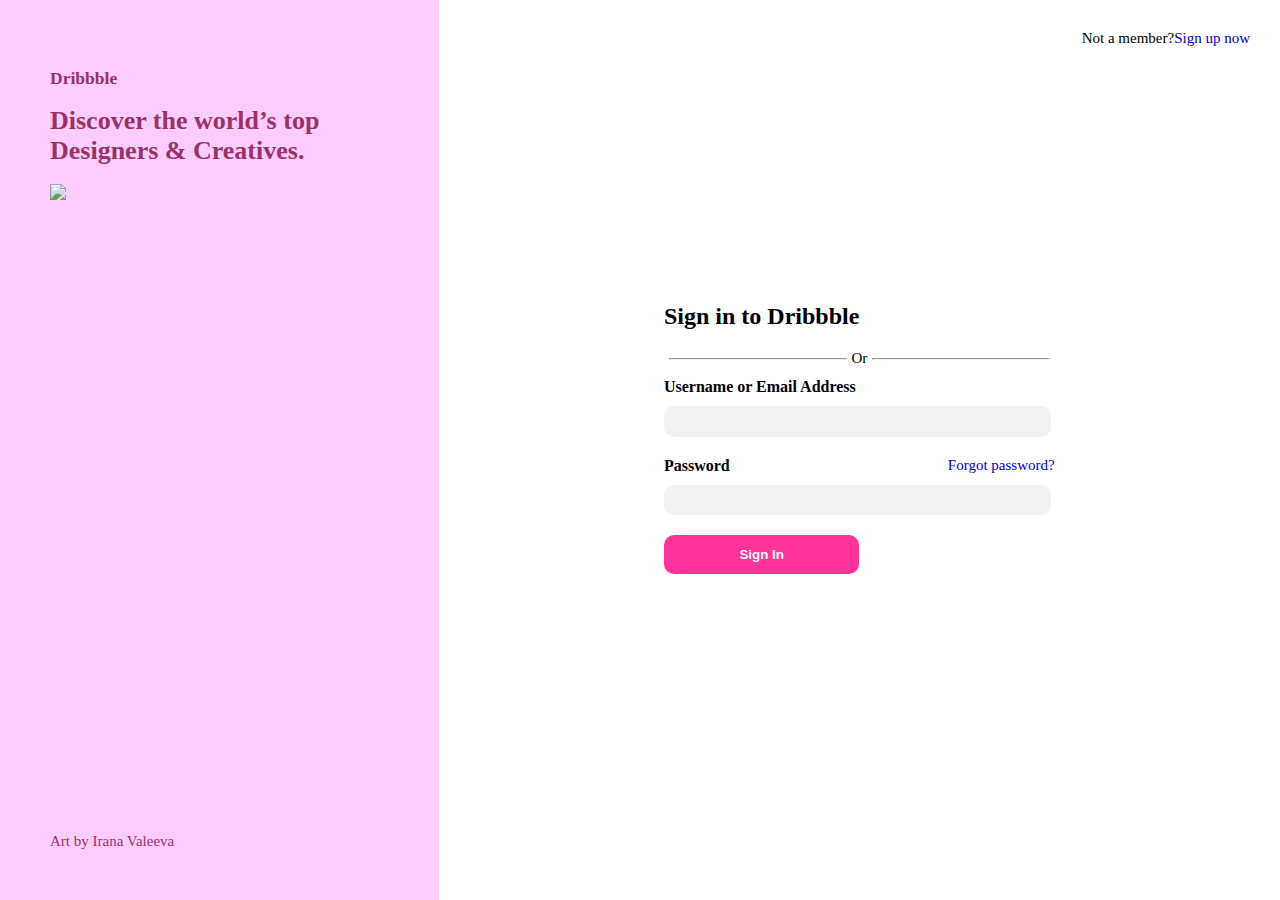
==== index.html @ cde97749 "Add files via upload" ====
<!DOCTYPE html>
<html>
    <head>
        <meta name="viewport" content="width=device-width, initial-scale=1.0"> 
        <title>Sign In | Dribbble</title>
        <link rel="stylesheet" href="style.css">
    </head>
    <body>
        <div class="container">
            <div class="intro">
                <div class="intro-header">
                    <a class="logo" href="https://dribbble.com"><h3>Dribbble</h3></a>
                    <h1>Discover the world’s top Designers & Creatives.</h1>
                </div>
                <div class="img-container">
                    <img class="intro-img" src="https://cdn.dribbble.com/assets/auth/sign-in-7f12931973b5084193f451b94afa5058ef6ffd9c31e00b29d448e903b733d5f8.jpg">
                </div>
                <div class="designer">
                    <span >
                        Art by <a href="https://dribbble.com/karicca">Irana Valeeva</a>
                    </span>
                </div>
            </div>
            <div class="sign-in">
                <div class="sign-in-header">
                    <span>Not a member?<a>Sign up now</a></span>
                </div>
                <div class="form-container">
                    <div class="sds">
                        <div>
                            <h2>Sign in to Dribbble</h2>
                        </div>
                        <div class="or">
                            <hr>
                            <span>
                                Or
                            </span>
                            <hr>
                        </div>
                        <form method="POST">
                            <div class="input-title">
                                <label for="username">
                                    Username or Email Address
                                </label>
                            </div >
                            <input type="text" id="username" required>
                            <div class="input-title">
                                <label for="pass">
                                    Password
                                </label>
                                <span><a>Forgot password?</a></span>
                            </div>
                            <input type="password" id="pass" required>
                            <button class="sub-btn btn" type="submit">Sign In</button>
                        </form>
                        </div>
                    </div>
                </div>
            </div>
        </div>
    </body>
</html>
---- style.css ----
.container{
    display: flex;
    min-width: 100%;
    min-height: 100%;
    flex-direction: row;
}

body{
    margin: 0;
    height: 100%;
    width: 100%;
    box-sizing: border-box;
}
html{
    height: 100%;
    width: 100%;
}
.intro{
    flex: 1.3;
    color:rgb(153, 51, 102);
    background-color:#ffccff;
    min-height: 100%;
    flex-direction: column;
    display: inherit;
    padding: 50px 50px;
}
h1{
    font-size: 26px;
}
h4{

}
.intro-header .designer{
    flex: 1;
}

.intro a{
    color:rgb(153, 51, 102);
    text-decoration: rgb(153, 51, 102);
}
.sign-in{
    display: inherit;
    flex-direction: column;
    flex: 3;
    padding: 30px 30px;
}
.logo{
    color: rgb(153, 51, 102);
}
.img-container{
    align-items: center;
    min-width: 100%;
    /* min-height: 100%; */
    flex: 3;
}
span{
  font-size: 15px;  
}
.form-container{
    display: flex;
    flex-direction: column;
    justify-content: center;
    align-items: center;
    flex: 9;
    min-width: 100%;
    /* width: 500px; */

}
.sds{
    width: 50%;
    height: 50%;
}
.sds h2{
    margin-top: 0;
}
.intro-img{
    max-width: 100%;
    height: auto;
}
.sign-in-header{
    justify-content: flex-end;
    display: flex;
    flex: 1;
}
a{
    color: mediumblue;
    font-size: 15px;
    font-weight: normal;
}
/* a:hover{
    color: mediumturquoise;
} */
.input-title{
    display: flex;
    font-weight: bold;
    justify-content: space-between;
    margin: 10px 0;
}
input{
    display: flex;
    width: 95%;
    border: none;
    background-color:#f2f2f2;
    padding: 2% 2%;
    border-radius: 10px;
    margin-bottom: 20px;
}
.btn{
    border-radius: 10px;
    
    font-weight: 600;
    /* margin: 20px 0; */
}
.sub-btn{
    padding: 12px 40px;
    background-color: #ff3399;
    color: white;
    border: none;
    width: 50%;
}
.ref{
    display: flex;
    align-items: flex-end;
    align-content: flex-end;
}
hr{
    width: 45%;
    color: #f2f2f2;

}
.or{
    display: flex;
}
@media screen and (max-width: 900px) {
    .intro{
        display: none;
    }
    .sub-btn{
        width: 100%;
    }
    .sign-in{
        flex-direction: column-reverse;
    }
    .sign-in-header{
        justify-content: center;
        align-items: center;
        text-align: center;
    }
    .logo{
        display: block;
    }
    .sds{
        width: 60%;
        height: 60%;
    }
}
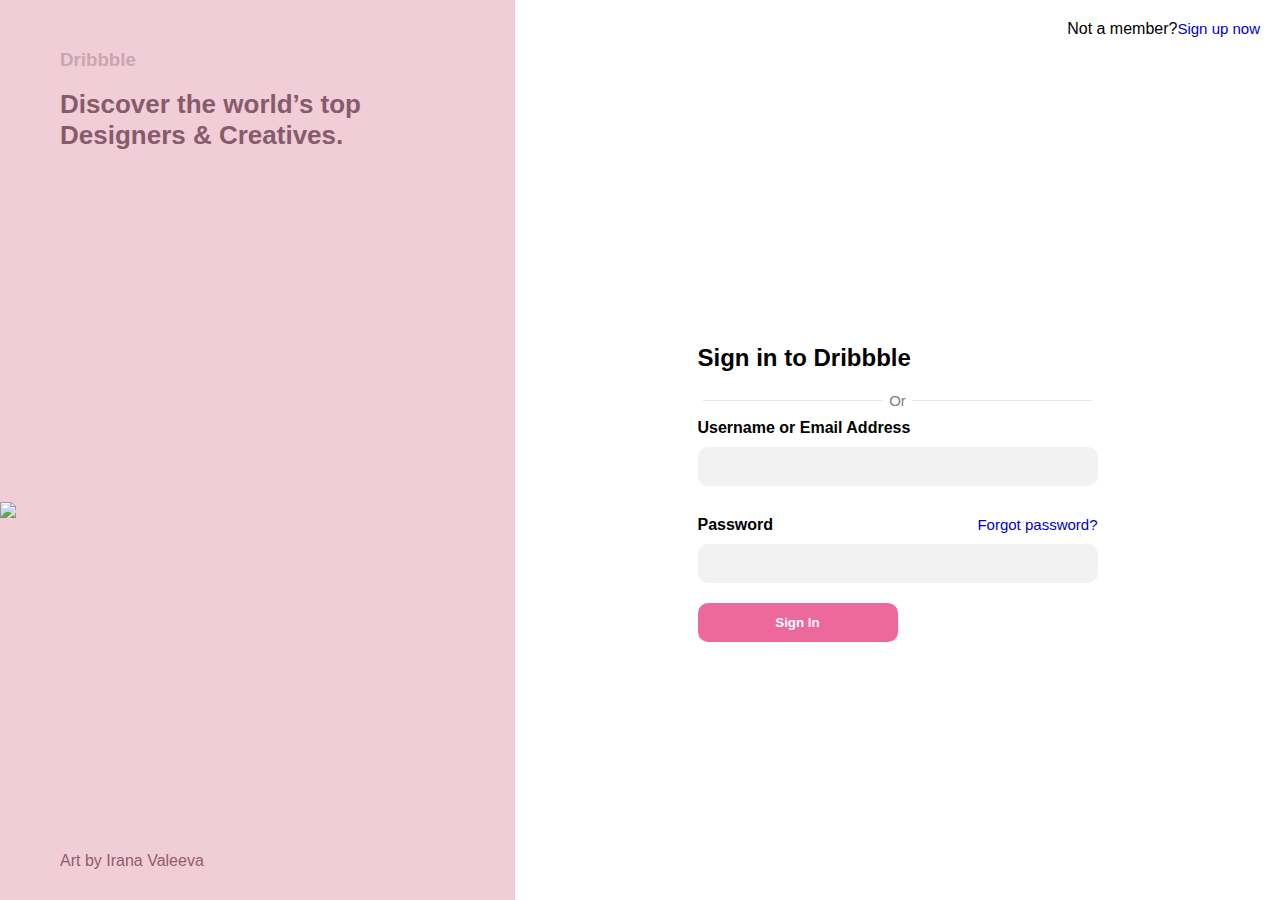
==== commit 28395fc5: "sign page second commit" ====
--- a/index.html
+++ b/index.html
@@ -8,26 +8,29 @@
     <body>
         <div class="container">
             <div class="intro">
-                <div class="intro-header">
+                <header>
                     <a class="logo" href="https://dribbble.com"><h3>Dribbble</h3></a>
                     <h1>Discover the world’s top Designers & Creatives.</h1>
-                </div>
+                </header>
                 <div class="img-container">
                     <img class="intro-img" src="https://cdn.dribbble.com/assets/auth/sign-in-7f12931973b5084193f451b94afa5058ef6ffd9c31e00b29d448e903b733d5f8.jpg">
                 </div>
                 <div class="designer">
-                    <span >
+                    <p>
                         Art by <a href="https://dribbble.com/karicca">Irana Valeeva</a>
-                    </span>
+                    </p>
                 </div>
             </div>
             <div class="sign-in">
-                <div class="sign-in-header">
-                    <span>Not a member?<a>Sign up now</a></span>
+                <div class="sign-up-laptop">
+                    <p>Not a member?<a href="https://dribbble.com/signup/new">Sign up now</a></p>
                 </div>
                 <div class="form-container">
                     <div class="sds">
                         <div>
+                            <h3 class="mobile-logo">
+                                Dribbble
+                            </h3>
                             <h2>Sign in to Dribbble</h2>
                         </div>
                         <div class="or">
@@ -37,26 +40,33 @@
                             </span>
                             <hr>
                         </div>
-                        <form method="POST">
-                            <div class="input-title">
-                                <label for="username">
-                                    Username or Email Address
-                                </label>
-                            </div >
-                            <input type="text" id="username" required>
-                            <div class="input-title">
-                                <label for="pass">
-                                    Password
-                                </label>
-                                <span><a>Forgot password?</a></span>
-                            </div>
-                            <input type="password" id="pass" required>
-                            <button class="sub-btn btn" type="submit">Sign In</button>
-                        </form>
+                        <div>
+                            <form method="POST">
+                                <div>
+                                    <fieldset >
+                                        <div class="input-title">    
+                                            <label for="username">
+                                                Username or Email Address
+                                            </label>
+                                        </div>
+                                        <input type="text" id="username" >    
+                                    </fieldset>
+                                    <fieldset>
+                                        <div class="input-title">
+                                            <label for="pass">
+                                                Password
+                                            </label>
+                                            <a href="https://dribbble.com/password_resets/new">Forgot password?</a>
+                                        </div>
+                                        <input type="password" id="pass" >
+                                    </fieldset>
+                                    <button class="sub-btn btn" type="submit">Sign In</button>
+                                </div>
+                            </form>
                         </div>
                     </div>
                 </div>
             </div>
         </div>
     </body>
-</html>+</html>
--- a/style.css
+++ b/style.css
@@ -4,54 +4,67 @@
     min-height: 100%;
     flex-direction: row;
 }
-
 body{
+    font-family: Arial, Helvetica, sans-serif;
     margin: 0;
     height: 100%;
     width: 100%;
     box-sizing: border-box;
 }
 html{
+    box-sizing: border-box;
     height: 100%;
     width: 100%;
 }
+p{
+    margin: 0;
+}
+fieldset, form{
+    border: none;
+    margin: 0;
+    padding: 0;
+}
 .intro{
-    flex: 1.3;
-    color:rgb(153, 51, 102);
-    background-color:#ffccff;
+    display: flex;
+    flex-direction: column;
+    justify-content: space-between;
+    width: 515px;
     min-height: 100%;
-    flex-direction: column;
-    display: inherit;
-    padding: 50px 50px;
+    color: #935C6C;
+    background-color:#F1CDD7;
 }
+header{
+    padding: 30px 60px 0px;
+}
+
 h1{
+    color: #865C6C;
     font-size: 26px;
 }
-h4{
-
+h3:hover{
+    color: #865C6C;
 }
-.intro-header .designer{
-    flex: 1;
+.designer{
+    padding: 0px 60px 30px;
 }
-
 .intro a{
-    color:rgb(153, 51, 102);
+    color: #935C6C;
     text-decoration: rgb(153, 51, 102);
 }
 .sign-in{
-    display: inherit;
+    display: flex;
     flex-direction: column;
-    flex: 3;
-    padding: 30px 30px;
+    flex: 1;
+    padding: 20px;
 }
-.logo{
-    color: rgb(153, 51, 102);
+h3{
+    color: #CBA5B1;
 }
 .img-container{
     align-items: center;
     min-width: 100%;
-    /* min-height: 100%; */
-    flex: 3;
+    display: flex;
+    flex-grow: 1;
 }
 span{
   font-size: 15px;  
@@ -62,13 +75,12 @@
     justify-content: center;
     align-items: center;
     flex: 9;
-    min-width: 100%;
-    /* width: 500px; */
-
+    padding: 0px 20px;
+    margin: 0;
 }
 .sds{
-    width: 50%;
-    height: 50%;
+    width: 400px;
+    height:auto;
 }
 .sds h2{
     margin-top: 0;
@@ -77,19 +89,26 @@
     max-width: 100%;
     height: auto;
 }
-.sign-in-header{
+.sign-up-laptop{
     justify-content: flex-end;
+    text-align: right;
     display: flex;
     flex: 1;
+    margin-right: 0;
+
 }
-a{
+.sign-in a{
     color: mediumblue;
     font-size: 15px;
     font-weight: normal;
+    text-decoration: none;
 }
-/* a:hover{
-    color: mediumturquoise;
-} */
+.sign-in a:hover{
+    opacity: 70%;
+}
+.sign-up-mobile{
+    display: none;
+}
 .input-title{
     display: flex;
     font-weight: bold;
@@ -97,23 +116,23 @@
     margin: 10px 0;
 }
 input{
-    display: flex;
-    width: 95%;
+    box-sizing: border-box;
+    display: block;
+    min-width:100%;
     border: none;
     background-color:#f2f2f2;
-    padding: 2% 2%;
+    padding: 11px 15px;
     border-radius: 10px;
     margin-bottom: 20px;
+    font-size: 15px;
 }
 .btn{
     border-radius: 10px;
-    
     font-weight: 600;
-    /* margin: 20px 0; */
 }
 .sub-btn{
     padding: 12px 40px;
-    background-color: #ff3399;
+    background-color: #ED699C;
     color: white;
     border: none;
     width: 50%;
@@ -123,34 +142,51 @@
     align-items: flex-end;
     align-content: flex-end;
 }
+.mobile-logo{
+    display: none;
+    color: black;
+}
 hr{
     width: 45%;
     color: #f2f2f2;
-
+    border: none;
+    border-bottom: 1px solid #e6e6e6;
 }
 .or{
     display: flex;
+    color: #808080;
 }
-@media screen and (max-width: 900px) {
+@media screen and (max-width: 950px) {
     .intro{
         display: none;
+    }
+    .mobile-logo{
+        display: flex;
+        align-self: center;
+        text-align: center;
     }
     .sub-btn{
         width: 100%;
     }
-    .sign-in{
-        flex-direction: column-reverse;
+     .sign-in{
+         flex-direction: column-reverse;
+         justify-content: flex-start;
+         align-items: center;
+    } 
+    .sign-up-laptop{
+        align-items: flex-start;
+        text-align: center;
+        flex: 2;
     }
-    .sign-in-header{
+    .form-container{
         justify-content: center;
-        align-items: center;
-        text-align: center;
-    }
-    .logo{
-        display: block;
+        padding-bottom: 0px;
+        flex: 1;
+        padding: 0px 20px 20px;
+        max-width: 416px;
+        width: 100%;
     }
     .sds{
-        width: 60%;
-        height: 60%;
+        width: 100%;
     }
 }
